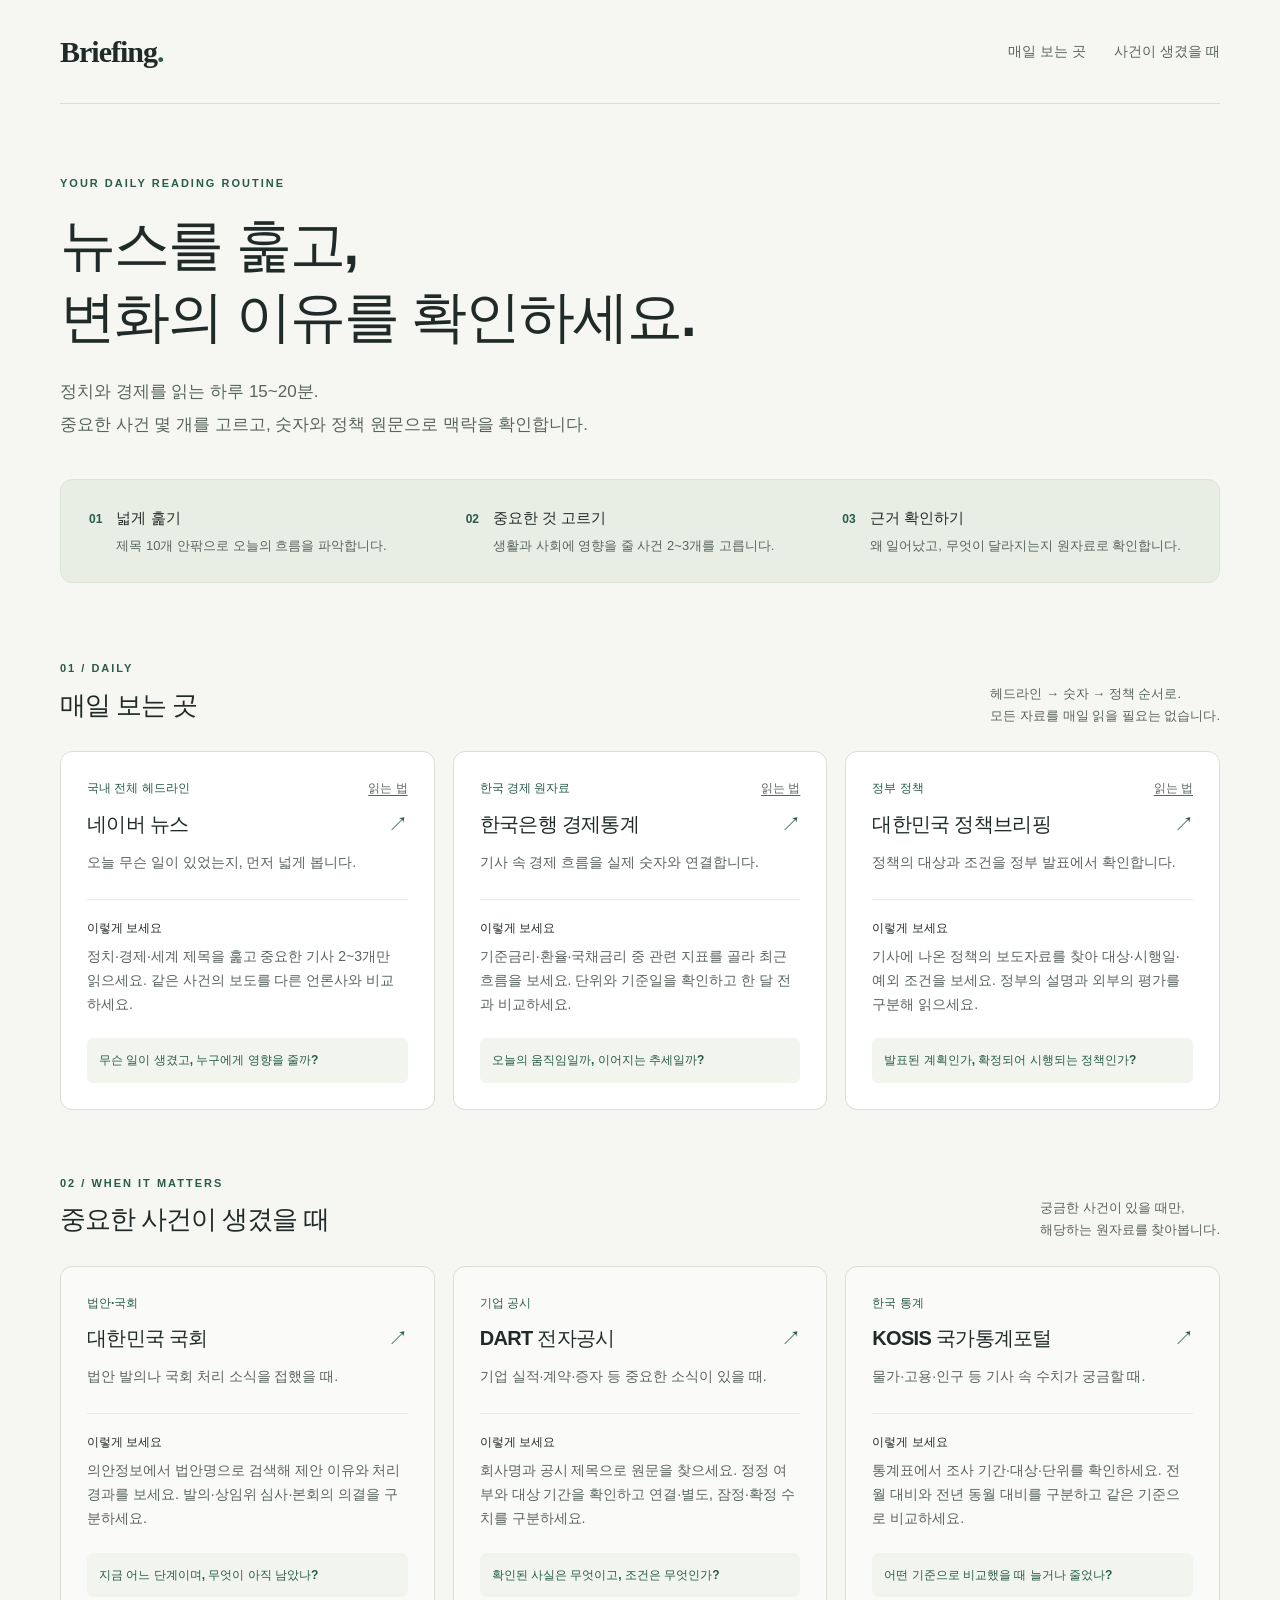
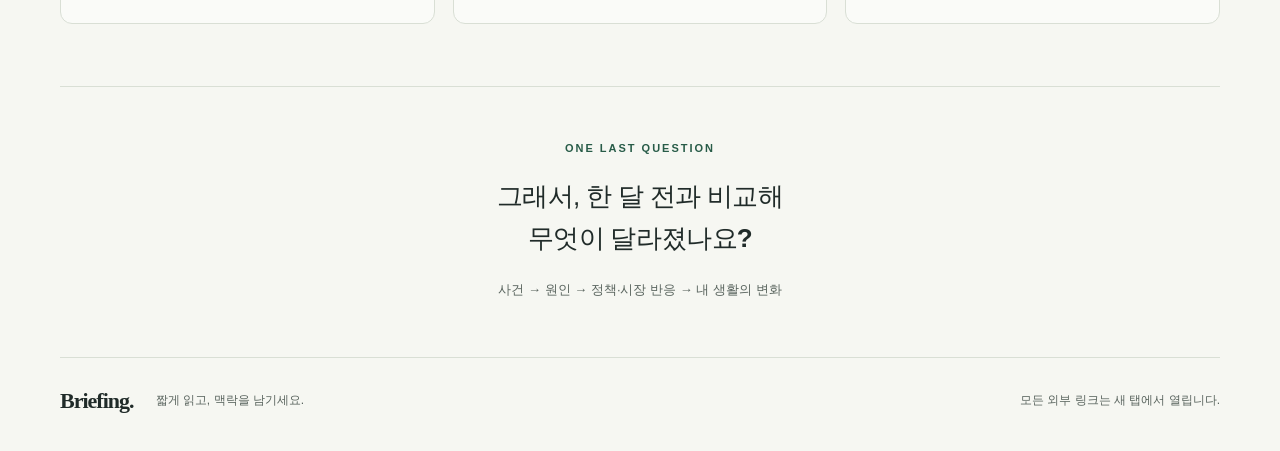
==== site/index.html @ 6296ec93 "Add briefing dashboard and reading guides Signed-off-by: Taeik Lim <sibera21@gmail.com>" ====
<!doctype html>
<html lang="ko">
<head>
  <meta charset="utf-8">
  <meta name="viewport" content="width=device-width, initial-scale=1">
  <meta name="description" content="헤드라인에서 원자료까지. 정치와 경제의 흐름을 읽는 짧은 루틴과 여섯 개의 바로가기.">
  <meta name="color-scheme" content="light">
  <title>Briefing — 세상을 읽는 짧은 루틴</title>
  <link rel="stylesheet" href="./style.css">
</head>
<body>
  <a class="skip" href="#main">본문 바로가기</a>
  <header class="masthead">
    <a class="brand" href="./index.html">Briefing<span class="brand-dot">.</span></a>
    <nav aria-label="페이지 탐색"><a href="#daily">매일 보는 곳</a><a href="#deeper">사건이 생겼을 때</a></nav>
  </header>
  <main id="main">
    <section class="intro" aria-labelledby="intro-title">
      <p class="eyebrow">YOUR DAILY READING ROUTINE</p>
      <h1 id="intro-title">뉴스를 훑고,<br>변화의 이유를 확인하세요.</h1>
      <p class="lead">정치와 경제를 읽는 하루 15~20분.<br>중요한 사건 몇 개를 고르고, 숫자와 정책 원문으로 맥락을 확인합니다.</p>
      <ol class="routine" aria-label="추천 읽기 순서">
        <li><span class="step">01</span><div><h2>넓게 훑기</h2><p>제목 10개 안팎으로 오늘의 흐름을 파악합니다.</p></div></li>
        <li><span class="step">02</span><div><h2>중요한 것 고르기</h2><p>생활과 사회에 영향을 줄 사건 2~3개를 고릅니다.</p></div></li>
        <li><span class="step">03</span><div><h2>근거 확인하기</h2><p>왜 일어났고, 무엇이 달라지는지 원자료로 확인합니다.</p></div></li>
      </ol>
    </section>

    <section id="daily" class="resource-section" aria-labelledby="daily-title">
      <div class="section-heading"><div><p class="eyebrow">01 / DAILY</p><h2 id="daily-title">매일 보는 곳</h2></div><p>헤드라인 → 숫자 → 정책 순서로.<br>모든 자료를 매일 읽을 필요는 없습니다.</p></div>
      <div class="cards">
        <article class="card">
          <div class="card-meta"><p class="category">국내 전체 헤드라인</p><a class="guide-link" href="./guides/naver.html" aria-label="네이버 뉴스 읽는 법">읽는 법</a></div>
          <h3><a href="https://news.naver.com/" target="_blank" rel="noopener noreferrer">네이버 뉴스 <span aria-hidden="true">↗</span><span class="sr-only"> (새 탭)</span></a></h3>
          <p class="description">오늘 무슨 일이 있었는지, 먼저 넓게 봅니다.</p>
          <div class="reading"><h4>이렇게 보세요</h4><p>정치·경제·세계 제목을 훑고 중요한 기사 2~3개만 읽으세요. 같은 사건의 보도를 다른 언론사와 비교하세요.</p></div>
          <p class="question">무슨 일이 생겼고, 누구에게 영향을 줄까?</p>
        </article>
        <article class="card">
          <div class="card-meta"><p class="category">한국 경제 원자료</p><a class="guide-link" href="./guides/ecos.html" aria-label="한국은행 경제통계 읽는 법">읽는 법</a></div>
          <h3><a href="https://ecos.bok.or.kr/" target="_blank" rel="noopener noreferrer">한국은행 경제통계 <span aria-hidden="true">↗</span><span class="sr-only"> (새 탭)</span></a></h3>
          <p class="description">기사 속 경제 흐름을 실제 숫자와 연결합니다.</p>
          <div class="reading"><h4>이렇게 보세요</h4><p>기준금리·환율·국채금리 중 관련 지표를 골라 최근 흐름을 보세요. 단위와 기준일을 확인하고 한 달 전과 비교하세요.</p></div>
          <p class="question">오늘의 움직임일까, 이어지는 추세일까?</p>
        </article>
        <article class="card">
          <div class="card-meta"><p class="category">정부 정책</p><a class="guide-link" href="./guides/policy.html" aria-label="대한민국 정책브리핑 읽는 법">읽는 법</a></div>
          <h3><a href="https://www.korea.kr/" target="_blank" rel="noopener noreferrer">대한민국 정책브리핑 <span aria-hidden="true">↗</span><span class="sr-only"> (새 탭)</span></a></h3>
          <p class="description">정책의 대상과 조건을 정부 발표에서 확인합니다.</p>
          <div class="reading"><h4>이렇게 보세요</h4><p>기사에 나온 정책의 보도자료를 찾아 대상·시행일·예외 조건을 보세요. 정부의 설명과 외부의 평가를 구분해 읽으세요.</p></div>
          <p class="question">발표된 계획인가, 확정되어 시행되는 정책인가?</p>
        </article>
      </div>
    </section>

    <section id="deeper" class="resource-section" aria-labelledby="deeper-title">
      <div class="section-heading"><div><p class="eyebrow">02 / WHEN IT MATTERS</p><h2 id="deeper-title">중요한 사건이 생겼을 때</h2></div><p>궁금한 사건이 있을 때만,<br>해당하는 원자료를 찾아봅니다.</p></div>
      <div class="cards secondary">
        <article class="card">
          <p class="category">법안·국회</p>
          <h3><a href="https://www.assembly.go.kr/" target="_blank" rel="noopener noreferrer">대한민국 국회 <span aria-hidden="true">↗</span><span class="sr-only"> (새 탭)</span></a></h3>
          <p class="description">법안 발의나 국회 처리 소식을 접했을 때.</p>
          <div class="reading"><h4>이렇게 보세요</h4><p>의안정보에서 법안명으로 검색해 제안 이유와 처리 경과를 보세요. 발의·상임위 심사·본회의 의결을 구분하세요.</p></div>
          <p class="question">지금 어느 단계이며, 무엇이 아직 남았나?</p>
        </article>
        <article class="card">
          <p class="category">기업 공시</p>
          <h3><a href="https://dart.fss.or.kr/" target="_blank" rel="noopener noreferrer">DART 전자공시 <span aria-hidden="true">↗</span><span class="sr-only"> (새 탭)</span></a></h3>
          <p class="description">기업 실적·계약·증자 등 중요한 소식이 있을 때.</p>
          <div class="reading"><h4>이렇게 보세요</h4><p>회사명과 공시 제목으로 원문을 찾으세요. 정정 여부와 대상 기간을 확인하고 연결·별도, 잠정·확정 수치를 구분하세요.</p></div>
          <p class="question">확인된 사실은 무엇이고, 조건은 무엇인가?</p>
        </article>
        <article class="card">
          <p class="category">한국 통계</p>
          <h3><a href="https://kosis.kr/" target="_blank" rel="noopener noreferrer">KOSIS 국가통계포털 <span aria-hidden="true">↗</span><span class="sr-only"> (새 탭)</span></a></h3>
          <p class="description">물가·고용·인구 등 기사 속 수치가 궁금할 때.</p>
          <div class="reading"><h4>이렇게 보세요</h4><p>통계표에서 조사 기간·대상·단위를 확인하세요. 전월 대비와 전년 동월 대비를 구분하고 같은 기준으로 비교하세요.</p></div>
          <p class="question">어떤 기준으로 비교했을 때 늘거나 줄었나?</p>
        </article>
      </div>
    </section>
    <aside class="closing" aria-label="읽기를 마치는 질문"><span class="eyebrow">ONE LAST QUESTION</span><p>그래서, 한 달 전과 비교해<br><strong>무엇이 달라졌나요?</strong></p><span>사건 → 원인 → 정책·시장 반응 → 내 생활의 변화</span></aside>
  </main>
  <footer><span class="brand">Briefing.</span><p>짧게 읽고, 맥락을 남기세요.</p><p>모든 외부 링크는 새 탭에서 열립니다.</p></footer>
</body>
</html>
---- site/style.css ----
:root{font-family:-apple-system,BlinkMacSystemFont,"Segoe UI","Noto Sans KR",sans-serif;color:#202b29;background:#f6f7f2;font-synthesis:none;line-height:1.7;--green:#285c48;--muted:#59645e;--line:#d9dfd5}
*{box-sizing:border-box}html{scroll-behavior:smooth;scroll-padding-top:24px}body{margin:0}a{color:inherit;text-decoration:none}a:focus-visible{outline:3px solid var(--green);outline-offset:6px}a:hover{text-decoration:underline;text-underline-offset:5px}.masthead,main,footer{width:min(1160px,calc(100% - 64px));margin:auto}.masthead{display:flex;justify-content:space-between;align-items:center;padding:26px 0;border-bottom:1px solid var(--line)}.brand{font-family:Georgia,serif;font-size:30px;font-weight:700;letter-spacing:-1px}.brand-dot{color:var(--green)}nav{display:flex;gap:28px;font-size:14px;color:var(--muted)}.intro{padding:70px 0 52px}.eyebrow{font-size:11px;font-weight:750;letter-spacing:2px;color:var(--green);margin:0 0 16px}h1{font-size:clamp(34px,4.5vw,56px);line-height:1.3;letter-spacing:-2px;margin:0 0 22px;font-weight:750}.lead{font-size:17px;color:var(--muted);margin:0;line-height:1.9}.routine{list-style:none;padding:25px 28px;margin:38px 0 0;display:grid;grid-template-columns:repeat(3,1fr);gap:28px;background:#e9eee5;border:1px solid #dce3d6;border-radius:12px}.routine li{display:flex;gap:14px}.step{font-size:12px;font-weight:700;color:var(--green);padding-top:4px}.routine h2{font-size:15px;margin:0 0 5px}.routine p{font-size:13px;color:var(--muted);margin:0}.resource-section{padding:24px 0 40px}.section-heading{display:flex;justify-content:space-between;align-items:end;margin-bottom:24px;gap:24px}.section-heading .eyebrow{margin-bottom:5px}.section-heading h2{font-size:26px;letter-spacing:-1px;margin:0}.section-heading>p{font-size:13px;color:var(--muted);margin:0}.cards{display:grid;grid-template-columns:repeat(3,minmax(0,1fr));gap:18px}.card{background:#fff;border:1px solid var(--line);border-radius:12px;padding:26px;display:flex;flex-direction:column}.category{font-size:12px;color:var(--green);font-weight:650;margin:0 0 10px}.card h3{font-size:20px;letter-spacing:-.7px;line-height:1.5;margin:0 0 12px}.card h3 a{display:flex;justify-content:space-between;align-items:baseline;gap:8px}.card h3 a>span[aria-hidden]{color:var(--green);font-size:20px}.description{font-size:14px;color:var(--muted);margin:0 0 24px}.reading{border-top:1px solid #e9ece5;padding-top:18px;flex:1}.reading h4{font-size:12px;margin:0 0 7px}.reading p{font-size:14px;color:var(--muted);margin:0}.question{font-size:12px;font-weight:600;color:var(--green);background:#f1f5ee;padding:12px;margin:22px 0 0;border-radius:6px}.secondary .card{background:#fafbf8}.closing{text-align:center;border-top:1px solid var(--line);padding:46px 16px 54px;margin-top:22px}.closing p{font-size:26px;line-height:1.6;letter-spacing:-.7px;margin:16px 0}.closing>span:last-child{font-size:13px;color:var(--muted)}footer{border-top:1px solid var(--line);display:flex;align-items:center;gap:22px;padding:24px 0 32px}footer .brand{font-size:22px}footer p{font-size:12px;color:var(--muted);margin:0}footer p:last-child{margin-left:auto}.sr-only{position:absolute;width:1px;height:1px;padding:0;margin:-1px;overflow:hidden;clip-path:inset(50%);white-space:nowrap;border:0}.skip{position:fixed;top:-100px;left:16px;padding:10px 20px;background:white;z-index:10}.skip:focus{top:12px}
@media(max-width:1000px){.cards{gap:12px}.card{padding:20px}.card h3{font-size:18px}.routine{padding:22px;gap:18px}}
@media(max-width:760px){.masthead,main,footer{width:calc(100% - 36px)}.masthead{padding:18px 0}.brand{font-size:26px}nav{gap:14px;font-size:12px}.intro{padding:42px 0 28px}.lead{font-size:15px}.routine{grid-template-columns:1fr;gap:20px;margin-top:28px}.section-heading{display:block;margin-bottom:18px}.section-heading>p{margin-top:12px}.section-heading>p br{display:none}.section-heading h2{font-size:23px}.cards{grid-template-columns:1fr;gap:14px}.card{padding:24px}.card h3{font-size:21px}.description{margin-bottom:18px}.resource-section{padding:22px 0}.closing{margin-top:24px;padding:36px 0}.closing p{font-size:23px}footer{flex-wrap:wrap;gap:10px 18px}footer p:last-child{margin-left:0;width:100%}}
@media(max-width:760px){
  .masthead{flex-wrap:wrap;gap:8px 20px;padding:12px 0}
  .brand,nav a{display:inline-flex;align-items:center;min-height:44px}
  nav{flex-wrap:wrap;gap:4px 20px;font-size:14px}
  .intro{padding-top:28px}
  h1{font-size:clamp(28px,7.5vw,40px);letter-spacing:-1px}
  .lead,.routine p,.section-heading>p,.description,.reading p{font-size:16px}
  .routine{padding:18px;gap:14px;margin-top:22px}
  .routine h2{font-size:16px}
  .card{padding:20px}
  .card h3{margin-bottom:8px}
  .card h3 a{min-height:48px;align-items:center}
  .category,.reading h4,.question{font-size:14px}
  .question{margin-top:18px}
  .closing>span:last-child{display:block;font-size:14px}
}
.card-meta{display:flex;justify-content:space-between;align-items:baseline;gap:12px;margin-bottom:10px}
.card-meta .category{margin:0}
.guide-link{flex-shrink:0;padding:6px 0 6px 8px;margin:-6px 0;font-size:12px;color:var(--muted);text-decoration:underline;text-underline-offset:3px}
.guide{max-width:760px;padding-bottom:48px;overflow-wrap:anywhere}
.guide-intro{padding:48px 0 32px}
.guide h1{font-size:clamp(28px,5vw,44px);letter-spacing:-1px}
.guide .lead{font-size:17px}
.guide-button{display:inline-flex;align-items:center;min-height:48px;padding:10px 18px;margin:18px 0 0;border:1px solid var(--green);border-radius:8px;color:var(--green);font-weight:650;font-size:16px}
.guide-section{border-top:1px solid var(--line);padding:28px 0}
.guide-section h2{font-size:23px;line-height:1.5;letter-spacing:-.5px;margin:0 0 16px}
.guide-section p,.guide-section dd{font-size:16px;line-height:1.9;color:var(--muted)}
.guide-section a{color:var(--green);text-decoration:underline;text-underline-offset:4px}
.guide-list{margin:0}
.guide-list>div{padding:18px 0;border-bottom:1px solid var(--line)}
.guide-list>div:last-child{border-bottom:0}
.guide-list dt{font-size:18px;font-weight:700;margin-bottom:8px}
.guide-list dd{margin:0}
.guide-list .guide-button{min-height:44px;padding:6px 0;margin-top:6px;border:0;border-radius:0;font-size:14px}
.guide-steps{padding-left:24px;margin:0}
.guide-steps li{padding:8px 0 12px 4px}
.guide-steps p{margin:6px 0 0}
.guide-example{padding:24px;background:#e9eee5;border-radius:12px;border-top:0;margin:10px 0 28px}
.guide-example p:last-child{margin-bottom:0}
.sources h2{font-size:18px}
@media(max-width:760px){.guide-intro{padding-top:28px}.guide .lead{font-size:16px}.guide-section h2{font-size:21px}.guide-example{padding:20px}}
@media(prefers-reduced-motion:reduce){html{scroll-behavior:auto}}
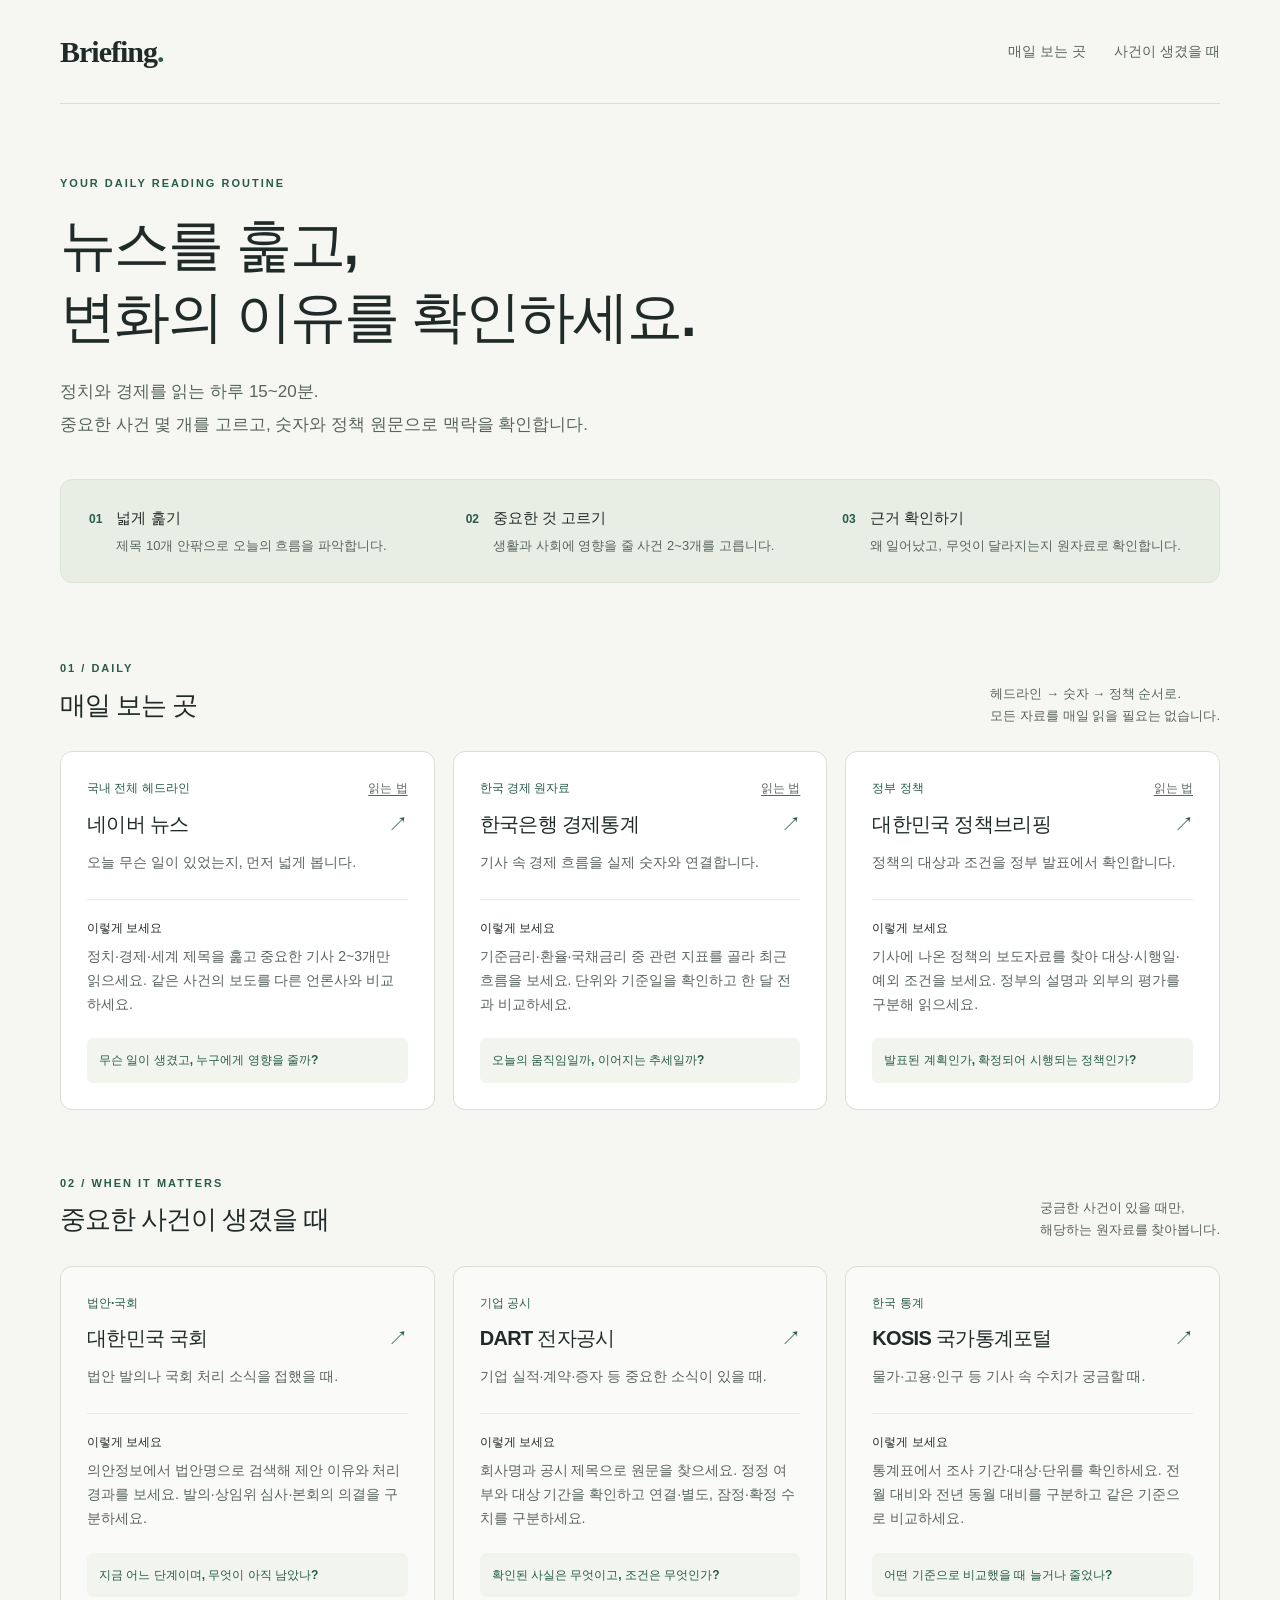
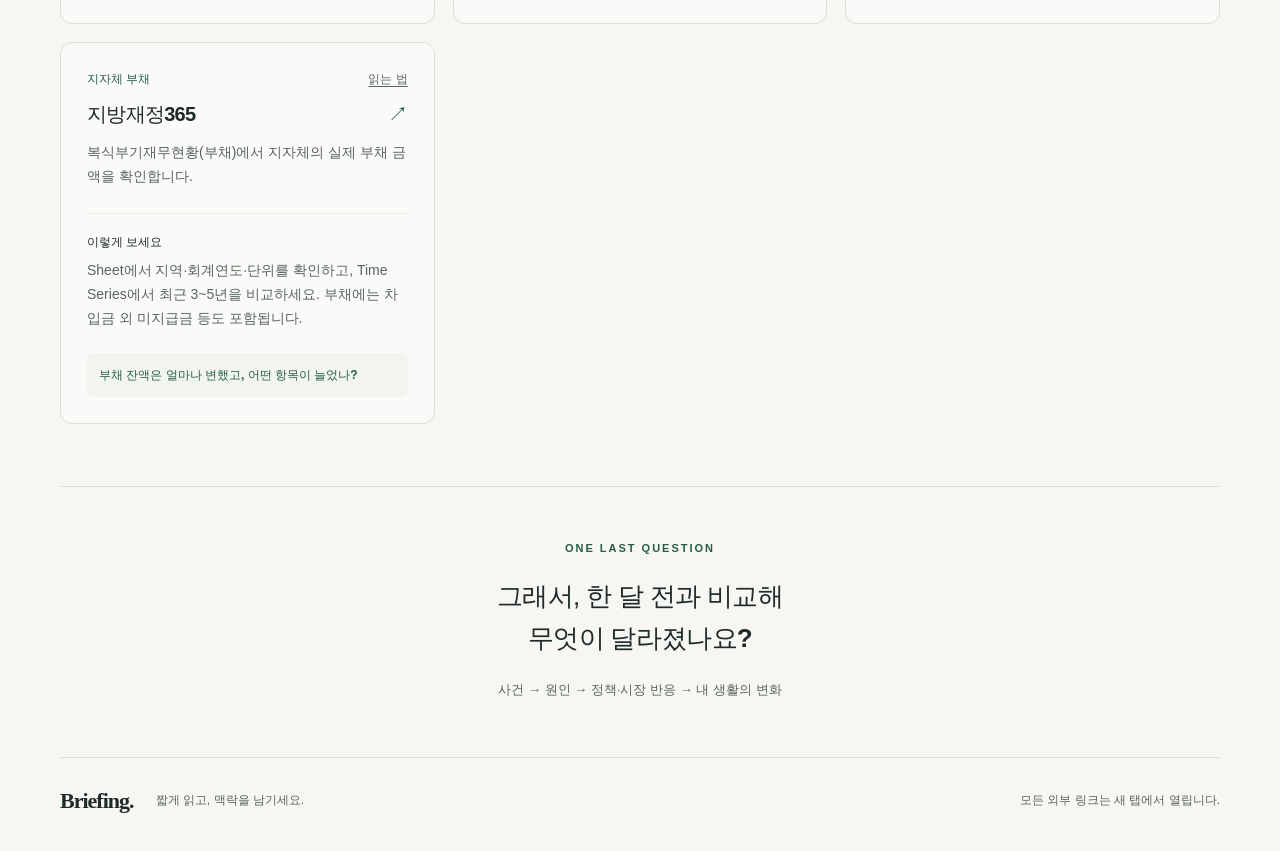
==== commit ce65dfa8: "Add local government debt source and reading guide Signed-off-by: Taeik Lim <sibera21@gmail.com>" ====
--- a/site/index.html
+++ b/site/index.html
@@ -3,7 +3,7 @@
 <head>
   <meta charset="utf-8">
   <meta name="viewport" content="width=device-width, initial-scale=1">
-  <meta name="description" content="헤드라인에서 원자료까지. 정치와 경제의 흐름을 읽는 짧은 루틴과 여섯 개의 바로가기.">
+  <meta name="description" content="헤드라인에서 원자료까지. 정치와 경제의 흐름을 읽는 짧은 루틴과 원자료 바로가기.">
   <meta name="color-scheme" content="light">
   <title>Briefing — 세상을 읽는 짧은 루틴</title>
   <link rel="stylesheet" href="./style.css">
@@ -77,6 +77,13 @@
           <div class="reading"><h4>이렇게 보세요</h4><p>통계표에서 조사 기간·대상·단위를 확인하세요. 전월 대비와 전년 동월 대비를 구분하고 같은 기준으로 비교하세요.</p></div>
           <p class="question">어떤 기준으로 비교했을 때 늘거나 줄었나?</p>
         </article>
+        <article class="card">
+          <div class="card-meta"><p class="category">지자체 부채</p><a class="guide-link" href="./guides/lofin.html" aria-label="복식부기재무현황 부채 읽는 법">읽는 법</a></div>
+          <h3><a href="https://www.lofin365.go.kr/portal/LF5110000.do?srchCrstCn=%EB%B6%80%EC%B1%84&amp;curPage=1&amp;pageSize=10&amp;pdtaId=MCIHSMW0VULU6BJ304XC709348&amp;rdIncrYn=Y&amp;frstParamYn=Y" target="_blank" rel="noopener noreferrer">지방재정365 <span aria-hidden="true">↗</span><span class="sr-only"> (새 탭)</span></a></h3>
+          <p class="description">복식부기재무현황(부채)에서 지자체의 실제 부채 금액을 확인합니다.</p>
+          <div class="reading"><h4>이렇게 보세요</h4><p>Sheet에서 지역·회계연도·단위를 확인하고, Time Series에서 최근 3~5년을 비교하세요. 부채에는 차입금 외 미지급금 등도 포함됩니다.</p></div>
+          <p class="question">부채 잔액은 얼마나 변했고, 어떤 항목이 늘었나?</p>
+        </article>
       </div>
     </section>
     <aside class="closing" aria-label="읽기를 마치는 질문"><span class="eyebrow">ONE LAST QUESTION</span><p>그래서, 한 달 전과 비교해<br><strong>무엇이 달라졌나요?</strong></p><span>사건 → 원인 → 정책·시장 반응 → 내 생활의 변화</span></aside>
